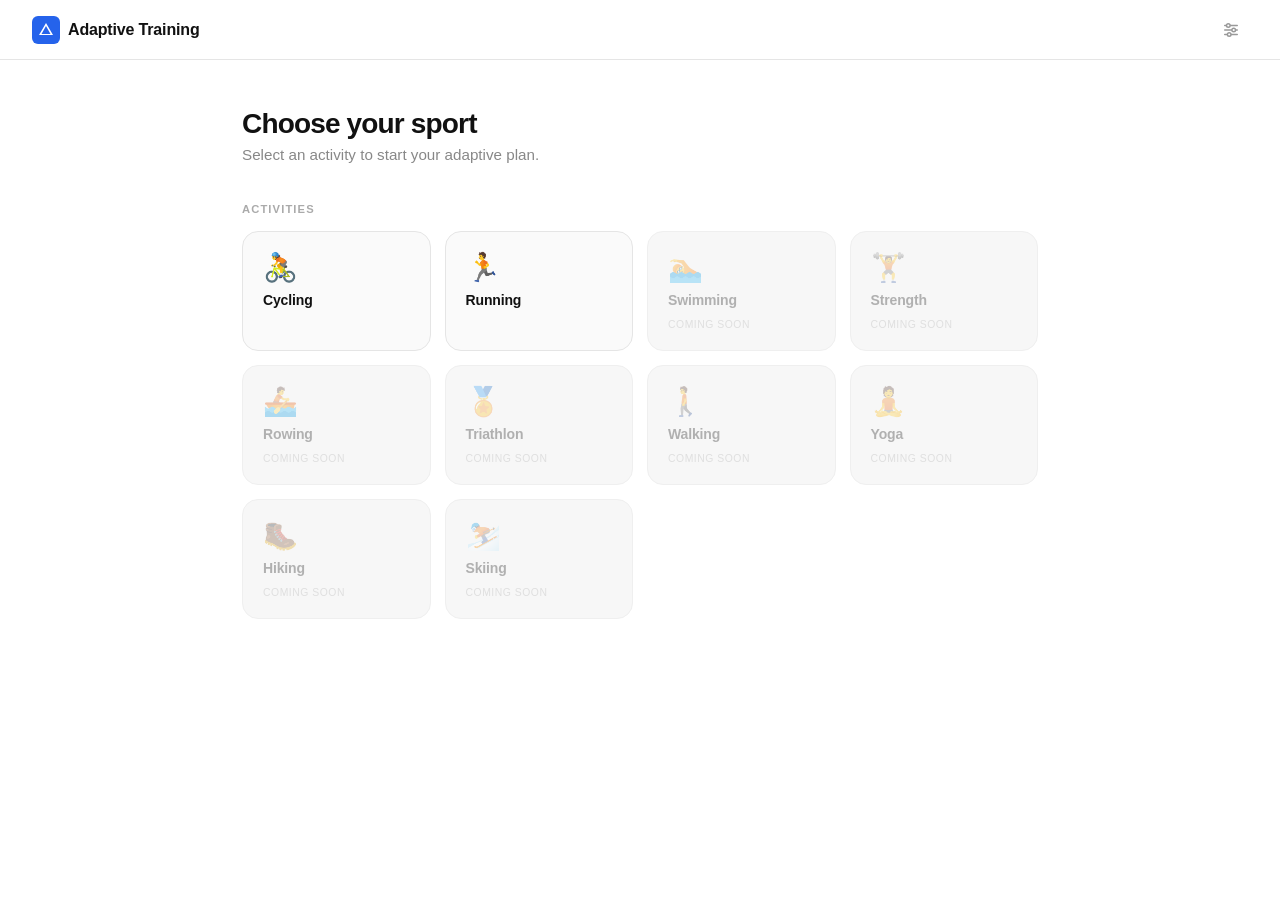
==== index.html @ 45410aea "Add files via upload" ====
<!DOCTYPE html>
<html lang="en">
  <head>
    <meta charset="UTF-8" />
    <meta name="viewport" content="width=device-width, initial-scale=1.0, maximum-scale=1.0, user-scalable=no" />
    <title>Adaptive Training</title>
    <link rel="stylesheet" href="css/base.css" />
    <link rel="stylesheet" href="css/header.css" />
    <link rel="stylesheet" href="css/home.css" />
  </head>
  <body>
    <header class="header" id="app-header"></header>

    <main id="app-main"></main>

    <script src="js/header.js?v=3"></script>
    <script src="js/home.js?v=3"></script>
  </body>
</html>
---- css/base.css ----
*, *::before, *::after {
  box-sizing: border-box;
  margin: 0;
  padding: 0;
}

html, body {
  height: 100%;
}

/* ── Colour tokens ── */
:root,
[data-theme="light"] {
  --bg:           #ffffff;
  --bg-secondary: #f7f7f7;
  --bg-tertiary:  #f0f0f0;
  --border:       #e5e5e5;
  --border-soft:  #eeeeee;
  --text:         #111111;
  --text-secondary: #888888;
  --text-tertiary:  #aaaaaa;
  --card-bg:      #fafafa;
  --card-border:  #efefef;
  --pill-bg:      #e8e8e8;
  --pill-color:   #333333;
  --pill-primary-bg:    transparent;
  --pill-primary-color: #2563eb;
}

[data-theme="dark"] {
  --bg:           #111111;
  --bg-secondary: #1c1c1c;
  --bg-tertiary:  #252525;
  --border:       #333333;
  --border-soft:  #2a2a2a;
  --text:         #f0f0f0;
  --text-secondary: #999999;
  --text-tertiary:  #666666;
  --card-bg:      #1a1a1a;
  --card-border:  #2e2e2e;
  --pill-bg:      #2a2a2a;
  --pill-color:   #cccccc;
  --pill-primary-bg:    #1a2540;
  --pill-primary-color: #6b9fff;
}

body {
  font-family: -apple-system, BlinkMacSystemFont, 'Segoe UI', Roboto, Oxygen, sans-serif;
  background: var(--bg);
  color: var(--text);
  min-height: 100vh;
  transition: background 0.2s ease, color 0.2s ease;
}
---- css/header.css ----
.header {
  display: flex;
  align-items: center;
  padding: 0 2rem;
  height: 60px;
  background: var(--bg);
  border-bottom: 1px solid var(--border);
  position: fixed;
  top: 0;
  left: 0;
  right: 0;
  z-index: 100;
  transition: background 0.2s ease, border-color 0.2s ease;
}

/* Push page content below the fixed header */
body {
  padding-top: 60px;
}

/* When a back-nav is present, push content down an extra 40px */
body:has(.back-nav) {
  padding-top: 100px;
}

.header__logo {
  display: flex;
  align-items: center;
  gap: 0.5rem;
  text-decoration: none;
  color: inherit;
}

.header__logo-icon {
  width: 28px;
  height: 28px;
  background: #2563eb;
  border-radius: 6px;
  display: flex;
  align-items: center;
  justify-content: center;
  flex-shrink: 0;
}

.header__logo-icon svg {
  width: 16px;
  height: 16px;
  fill: #ffffff;
}

.header__app-name {
  font-size: 1rem;
  font-weight: 600;
  letter-spacing: -0.01em;
  white-space: nowrap;
  color: var(--text);
}

.header__spacer {
  flex: 1;
}

/* ── Settings button ── */
.header__settings-wrap {
  position: relative;
}

.header__settings-btn {
  display: flex;
  align-items: center;
  justify-content: center;
  width: 34px;
  height: 34px;
  border: none;
  background: none;
  border-radius: 8px;
  cursor: pointer;
  color: #999;
  transition: background 0.12s ease, color 0.12s ease;
  -webkit-tap-highlight-color: transparent;
}

.header__settings-btn:hover {
  background: var(--bg-secondary);
  color: var(--text);
}

.header__settings-btn svg {
  width: 18px;
  height: 18px;
}

/* ── Settings dropdown panel ── */
.settings-panel {
  position: absolute;
  top: calc(100% + 10px);
  right: 0;
  width: 220px;
  background: var(--card-bg);
  border: 1px solid var(--card-border);
  border-radius: 14px;
  box-shadow: 0 8px 30px rgba(0,0,0,0.18), 0 2px 8px rgba(0,0,0,0.12);
  padding: 0.625rem 0;
  z-index: 200;
  opacity: 0;
  transform: translateY(-6px) scale(0.98);
  pointer-events: none;
  transition: opacity 0.15s ease, transform 0.15s ease;
  transform-origin: top right;
}

.settings-panel.is-open {
  opacity: 1;
  transform: translateY(0) scale(1);
  pointer-events: auto;
}

.settings-panel__section {
  display: flex;
  align-items: center;
  justify-content: space-between;
  padding: 0.5rem 1rem;
}

.settings-panel__label {
  font-size: 0.875rem;
  font-weight: 500;
  color: var(--text);
}

/* ── Units toggle pill ── */
.settings-units-toggle {
  display: flex;
  background: var(--bg-tertiary);
  border-radius: 7px;
  padding: 2px;
  gap: 2px;
}

.settings-units-toggle__btn {
  font-size: 0.775rem;
  font-weight: 600;
  padding: 0.2rem 0.6rem;
  border: none;
  background: none;
  border-radius: 5px;
  cursor: pointer;
  color: var(--text-secondary);
  transition: background 0.12s ease, color 0.12s ease;
  -webkit-tap-highlight-color: transparent;
  display: flex;
  align-items: center;
  justify-content: center;
  gap: 0.25rem;
}

.settings-units-toggle__btn.is-active {
  background: var(--card-bg);
  color: var(--text);
  box-shadow: 0 1px 3px rgba(0,0,0,0.1);
}

.settings-panel__divider {
  height: 1px;
  background: var(--border-soft);
  margin: 0.5rem 0;
}

.settings-panel__more {
  display: block;
  padding: 0.5rem 1rem;
  font-size: 0.8125rem;
  color: var(--text-secondary);
  text-decoration: none;
  transition: color 0.1s ease;
}

.settings-panel__more:hover {
  color: var(--text);
}

/* ── Back navigation ── */
.back-nav {
  display: flex;
  align-items: center;
  padding: 0 2rem;
  height: 40px;
  border-bottom: 1px solid var(--border-soft);
  gap: 1rem;
  position: fixed;
  top: 60px;
  left: 0;
  right: 0;
  z-index: 90;
  background: var(--bg);
}

@media (max-width: 600px) {
  .back-nav {
    padding: 0 1rem;
  }
}

.back-nav__link {
  font-size: 0.775rem;
  font-weight: 500;
  color: var(--text-tertiary);
  text-decoration: none;
  letter-spacing: 0.01em;
  transition: color 0.1s ease;
  flex-shrink: 0;
  white-space: nowrap;
}

.back-nav__link:hover {
  color: var(--text-secondary);
}

.back-nav__section-links {
  display: flex;
  align-items: center;
  gap: 0;
  margin-left: auto;
  overflow-x: auto;
  scrollbar-width: none;
  -ms-overflow-style: none;
}
.back-nav__section-links::-webkit-scrollbar { display: none; }

.back-nav__section-link {
  flex-shrink: 0;
  padding: 0 0.75rem;
  font-size: 0.775rem;
  font-weight: 500;
  color: var(--text-tertiary);
  text-decoration: none;
  white-space: nowrap;
  line-height: 40px;
  border-bottom: 2px solid transparent;
  transition: color 0.12s, border-color 0.12s;
}
.back-nav__section-link:hover { color: var(--text-secondary); }
.back-nav__section-link.is-active {
  color: var(--text);
  border-bottom-color: var(--text);
  font-weight: 600;
}

/* ── Responsive ── */
@media (max-width: 600px) {
  .header {
    padding: 0 1rem;
  }

  .header__app-name {
    font-size: 0.9rem;
  }
}
---- css/home.css ----
.home {
  max-width: 860px;
  margin: 0 auto;
  padding: 3rem 2rem 4rem;
}

.home__heading {
  font-size: 1.75rem;
  font-weight: 700;
  letter-spacing: -0.03em;
  color: var(--text);
  margin-bottom: 0.4rem;
}

.home__subheading {
  font-size: 0.95rem;
  color: var(--text-secondary);
  font-weight: 400;
  margin-bottom: 2.5rem;
}

.home__section-label {
  font-size: 0.7rem;
  font-weight: 600;
  letter-spacing: 0.1em;
  text-transform: uppercase;
  color: var(--text-tertiary);
  margin-bottom: 1rem;
}

.activity-grid {
  display: grid;
  grid-template-columns: repeat(auto-fill, minmax(160px, 1fr));
  gap: 0.875rem;
}

.activity-tile {
  position: relative;
  background: var(--bg-secondary);
  border: 1px solid var(--card-border);
  border-radius: 16px;
  padding: 1.375rem 1.25rem 1.25rem;
  cursor: pointer;
  transition: background 0.15s ease, border-color 0.15s ease, transform 0.1s ease, box-shadow 0.15s ease;
  user-select: none;
  -webkit-tap-highlight-color: transparent;
  display: flex;
  flex-direction: column;
  gap: 0.625rem;
  min-height: 120px;
  text-decoration: none;
}

.activity-tile:active {
  transform: scale(0.97);
}

.activity-tile--active {
  background: var(--card-bg);
  border-color: var(--border);
}

.activity-tile--active:hover {
  border-color: var(--text-tertiary);
  box-shadow: 0 2px 12px rgba(0, 0, 0, 0.06);
}

.activity-tile--disabled {
  cursor: default;
  opacity: 1;
}

.activity-tile--disabled .activity-tile__icon,
.activity-tile--disabled .activity-tile__name,
.activity-tile--disabled .activity-tile__tag {
  opacity: 0.3;
}

.activity-tile--disabled:active {
  transform: none;
}

.activity-tile__icon {
  font-size: 1.75rem;
  line-height: 1;
}

.activity-tile__name {
  font-size: 0.875rem;
  font-weight: 600;
  color: var(--text);
  letter-spacing: -0.01em;
}

.activity-tile__tag {
  font-size: 0.65rem;
  font-weight: 500;
  letter-spacing: 0.05em;
  text-transform: uppercase;
  color: var(--text-tertiary);
  margin-top: auto;
}

@media (max-width: 600px) {
  .home {
    padding: 2rem 1rem 3rem;
  }

  .home__heading {
    font-size: 1.4rem;
  }

  .activity-grid {
    grid-template-columns: repeat(auto-fill, minmax(140px, 1fr));
    gap: 0.75rem;
  }
}

@media (max-width: 380px) {
  .activity-grid {
    grid-template-columns: 1fr 1fr;
  }
}
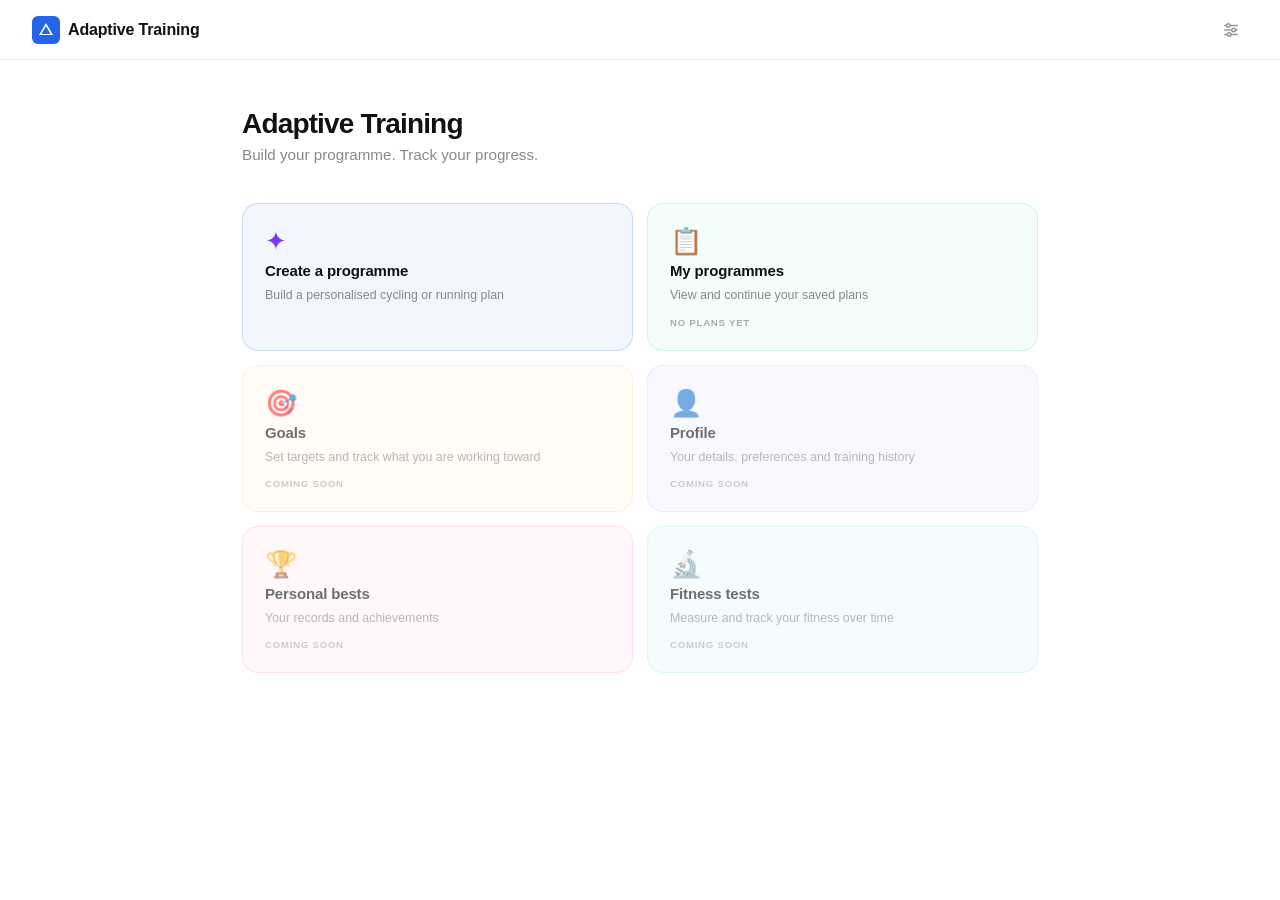
==== commit 8d58779b: "Add files via upload" ====
--- a/index.html
+++ b/index.html
@@ -3,6 +3,8 @@
   <head>
     <meta charset="UTF-8" />
     <meta name="viewport" content="width=device-width, initial-scale=1.0, maximum-scale=1.0, user-scalable=no" />
+    <link rel="icon" type="image/svg+xml" href="favicon.svg" />
+    <link rel="apple-touch-icon" href="favicon.svg" />
     <title>Adaptive Training</title>
     <link rel="stylesheet" href="css/base.css" />
     <link rel="stylesheet" href="css/header.css" />
--- a/css/home.css
+++ b/css/home.css
@@ -19,21 +19,161 @@
   margin-bottom: 2.5rem;
 }
 
-.home__section-label {
-  font-size: 0.7rem;
+.landing-grid {
+  display: grid;
+  grid-template-columns: 1fr 1fr;
+  gap: 0.875rem;
+}
+
+/* ── Tile base ── */
+.landing-tile {
+  position: relative;
+  background: var(--bg);
+  border: 1px solid var(--card-border);
+  border-radius: 16px;
+  padding: 1.5rem 1.375rem 1.375rem;
+  cursor: pointer;
+  transition: border-color 0.15s ease, transform 0.1s ease, box-shadow 0.15s ease;
+  user-select: none;
+  -webkit-tap-highlight-color: transparent;
+  -webkit-touch-callout: none;
+  display: flex;
+  flex-direction: column;
+  gap: 0.5rem;
+  min-height: 130px;
+  text-decoration: none;
+  color: inherit;
+  outline: none;
+}
+
+.landing-tile:focus { outline: none; }
+.landing-tile:visited { color: inherit; }
+
+.landing-tile:active { transform: scale(0.97); }
+
+/* Create — blue tint */
+.landing-tile--create {
+  background: rgba(37, 99, 235, 0.06);
+  border-color: rgba(37, 99, 235, 0.2);
+  -webkit-tap-highlight-color: transparent;
+}
+.landing-tile--create:hover {
+  border-color: rgba(37, 99, 235, 0.4);
+  box-shadow: 0 2px 12px rgba(37, 99, 235, 0.08);
+}
+.landing-tile--create:active {
+  background: rgba(37, 99, 235, 0.06);
+  border-color: rgba(37, 99, 235, 0.2);
+}
+
+/* My programmes — green tint */
+.landing-tile--programmes {
+  background: rgba(52, 211, 153, 0.06);
+  border-color: rgba(52, 211, 153, 0.2);
+}
+.landing-tile--programmes:hover {
+  border-color: rgba(52, 211, 153, 0.35);
+  box-shadow: 0 2px 12px rgba(52, 211, 153, 0.08);
+}
+
+/* Goals — amber tint */
+.landing-tile--goals {
+  background: rgba(245, 158, 11, 0.06);
+  border-color: rgba(245, 158, 11, 0.18);
+}
+
+/* Profile — purple tint */
+.landing-tile--profile {
+  background: rgba(139, 92, 246, 0.06);
+  border-color: rgba(139, 92, 246, 0.18);
+}
+
+/* PBs — coral tint */
+.landing-tile--pbs {
+  background: rgba(244, 63, 94, 0.06);
+  border-color: rgba(244, 63, 94, 0.18);
+}
+
+/* Fitness tests — teal tint */
+.landing-tile--tests {
+  background: rgba(6, 182, 212, 0.06);
+  border-color: rgba(6, 182, 212, 0.18);
+}
+
+/* Disabled coming soon tiles */
+.landing-tile--disabled {
+  cursor: default;
+  opacity: 0.6;
+}
+.landing-tile--disabled:active { transform: none; }
+
+.landing-tile__icon {
+  font-size: 1.625rem;
+  line-height: 1;
+}
+
+.landing-tile__name {
+  font-size: 0.9375rem;
   font-weight: 600;
-  letter-spacing: 0.1em;
+  color: var(--text);
+  letter-spacing: -0.01em;
+}
+
+.landing-tile__desc {
+  font-size: 0.775rem;
+  color: var(--text-secondary);
+  line-height: 1.4;
+  flex: 1;
+}
+
+.landing-tile__tag {
+  font-size: 0.6rem;
+  font-weight: 600;
+  letter-spacing: 0.08em;
   text-transform: uppercase;
   color: var(--text-tertiary);
-  margin-bottom: 1rem;
-}
-
+  margin-top: auto;
+  padding-top: 0.25rem;
+}
+
+.landing-tile__count {
+  display: inline-flex;
+  align-items: center;
+  justify-content: center;
+  font-size: 0.65rem;
+  font-weight: 700;
+  background: rgba(52, 211, 153, 0.15);
+  color: #059669;
+  border-radius: 20px;
+  padding: 0.15rem 0.5rem;
+  margin-top: auto;
+  align-self: flex-start;
+}
+
+[data-theme="dark"] .landing-tile__count {
+  background: rgba(52, 211, 153, 0.12);
+  color: #34d399;
+}
+
+@media (max-width: 600px) {
+  .home { padding: 2rem 1rem 3rem; }
+  .home__heading { font-size: 1.4rem; }
+  .landing-grid { gap: 0.75rem; }
+  .landing-tile { min-height: 115px; padding: 1.25rem 1.125rem 1.125rem; }
+  .landing-tile__name { font-size: 0.875rem; }
+}
+
+@media (max-width: 380px) {
+  .landing-tile { min-height: 105px; }
+  .landing-tile__icon { font-size: 1.375rem; }
+}
+
+/* ── Keep old activity tile styles for cycling/running pages ── */
 .activity-grid {
   display: grid;
   grid-template-columns: repeat(auto-fill, minmax(160px, 1fr));
   gap: 0.875rem;
 }
-
 .activity-tile {
   position: relative;
   background: var(--bg-secondary);
@@ -50,74 +190,101 @@
   min-height: 120px;
   text-decoration: none;
 }
-
-.activity-tile:active {
-  transform: scale(0.97);
-}
-
-.activity-tile--active {
-  background: var(--card-bg);
-  border-color: var(--border);
-}
-
-.activity-tile--active:hover {
-  border-color: var(--text-tertiary);
-  box-shadow: 0 2px 12px rgba(0, 0, 0, 0.06);
-}
-
-.activity-tile--disabled {
-  cursor: default;
-  opacity: 1;
-}
-
+.activity-tile:active { transform: scale(0.97); }
+.activity-tile--active { background: var(--card-bg); border-color: var(--border); }
+.activity-tile--active:hover { border-color: var(--text-tertiary); box-shadow: 0 2px 12px rgba(0,0,0,0.06); }
+.activity-tile--disabled { cursor: default; opacity: 1; }
 .activity-tile--disabled .activity-tile__icon,
 .activity-tile--disabled .activity-tile__name,
-.activity-tile--disabled .activity-tile__tag {
-  opacity: 0.3;
-}
-
-.activity-tile--disabled:active {
-  transform: none;
-}
-
-.activity-tile__icon {
-  font-size: 1.75rem;
-  line-height: 1;
-}
-
-.activity-tile__name {
-  font-size: 0.875rem;
+.activity-tile--disabled .activity-tile__tag { opacity: 0.3; }
+.activity-tile--disabled:active { transform: none; }
+.activity-tile__icon { font-size: 1.75rem; line-height: 1; }
+.activity-tile__name { font-size: 0.875rem; font-weight: 600; color: var(--text); letter-spacing: -0.01em; }
+.activity-tile__tag { font-size: 0.65rem; font-weight: 500; letter-spacing: 0.05em; text-transform: uppercase; color: var(--text-tertiary); margin-top: auto; }
+@media (max-width: 600px) {
+  .activity-grid { grid-template-columns: repeat(auto-fill, minmax(140px, 1fr)); gap: 0.75rem; }
+}
+@media (max-width: 380px) {
+  .activity-grid { grid-template-columns: 1fr 1fr; }
+}
+
+/* ── Programmes list ── */
+.prog-list {
+  display: flex;
+  flex-direction: column;
+  gap: 0.75rem;
+}
+
+.prog-card {
+  display: flex;
+  flex-direction: column;
+  gap: 0.35rem;
+  padding: 1.125rem 1.25rem;
+  border: 1px solid var(--card-border);
+  border-radius: 14px;
+  text-decoration: none;
+  transition: border-color 0.15s ease, box-shadow 0.15s ease, transform 0.1s ease;
+  -webkit-tap-highlight-color: transparent;
+}
+
+.prog-card:hover {
+  box-shadow: 0 2px 12px rgba(0,0,0,0.06);
+}
+
+.prog-card:active { transform: scale(0.99); }
+
+.prog-card__top {
+  display: flex;
+  align-items: center;
+  justify-content: space-between;
+  gap: 0.5rem;
+  margin-bottom: 0.2rem;
+}
+
+.prog-card__sport {
+  font-size: 0.7rem;
   font-weight: 600;
-  color: var(--text);
-  letter-spacing: -0.01em;
-}
-
-.activity-tile__tag {
-  font-size: 0.65rem;
-  font-weight: 500;
   letter-spacing: 0.05em;
   text-transform: uppercase;
   color: var(--text-tertiary);
-  margin-top: auto;
+}
+
+.prog-card__date {
+  font-size: 0.7rem;
+  color: var(--text-tertiary);
+}
+
+.prog-card__name {
+  font-size: 1rem;
+  font-weight: 700;
+  color: var(--text);
+  letter-spacing: -0.02em;
+}
+
+.prog-card__meta {
+  font-size: 0.8rem;
+  color: var(--text-secondary);
 }
 
 @media (max-width: 600px) {
-  .home {
-    padding: 2rem 1rem 3rem;
-  }
-
-  .home__heading {
-    font-size: 1.4rem;
-  }
-
-  .activity-grid {
-    grid-template-columns: repeat(auto-fill, minmax(140px, 1fr));
-    gap: 0.75rem;
-  }
-}
-
-@media (max-width: 380px) {
-  .activity-grid {
-    grid-template-columns: 1fr 1fr;
-  }
-}
+  .prog-card { padding: 1rem 1.125rem; }
+  .prog-card__name { font-size: 0.9375rem; }
+}
+
+.prog-group {
+  margin-bottom: 2rem;
+}
+
+.prog-group__heading {
+  display: flex;
+  align-items: center;
+  gap: 0.5rem;
+  font-size: 0.7rem;
+  font-weight: 700;
+  letter-spacing: 0.08em;
+  text-transform: uppercase;
+  color: var(--text-tertiary);
+  margin-bottom: 0.75rem;
+  padding-bottom: 0.5rem;
+  border-bottom: 1px solid var(--border-soft);
+}
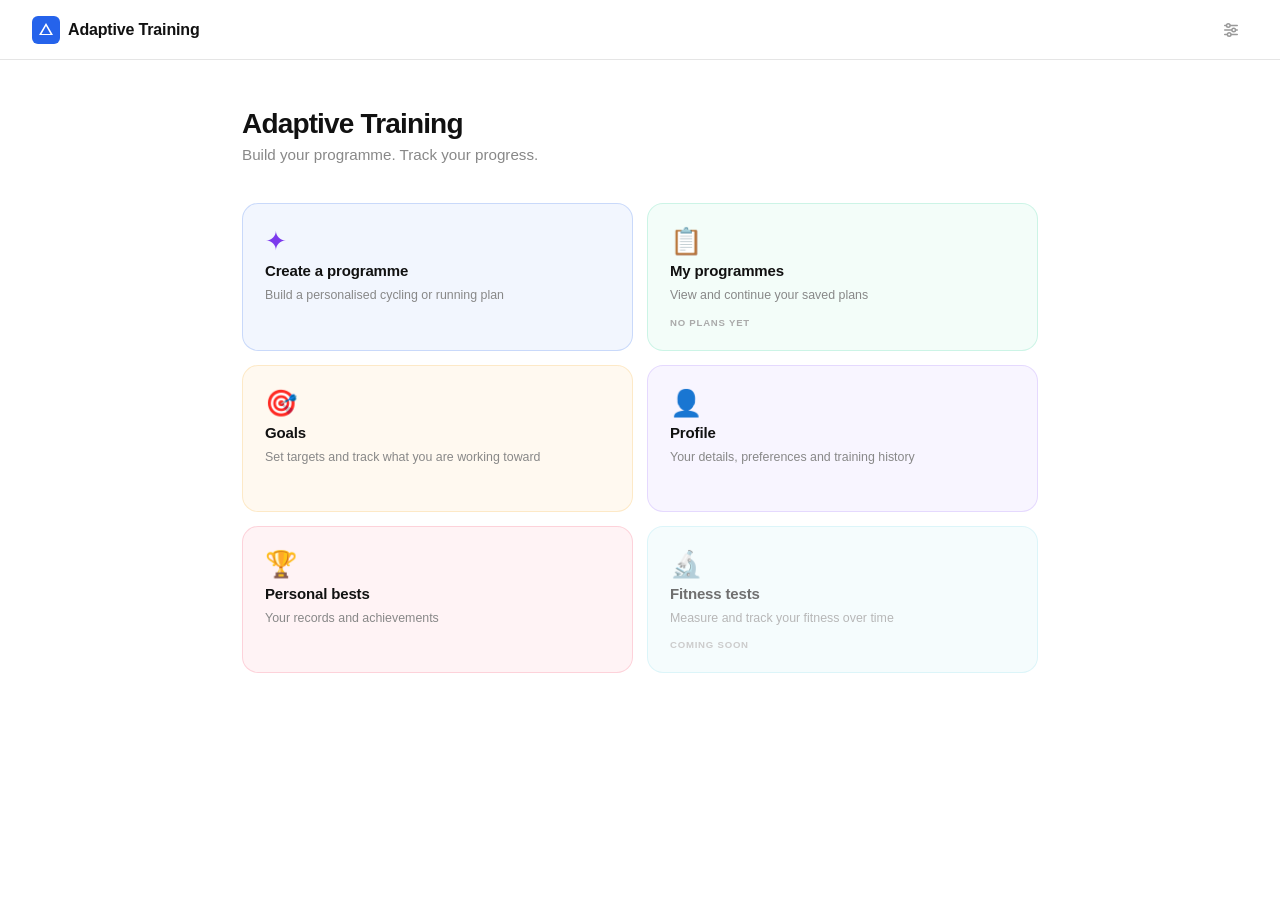
==== commit 165e01c5: "Add files via upload" ====
--- a/index.html
+++ b/index.html
@@ -2,20 +2,27 @@
 <html lang="en">
   <head>
     <meta charset="UTF-8" />
-    <meta name="viewport" content="width=device-width, initial-scale=1.0, maximum-scale=1.0, user-scalable=no" />
+    <meta name="description" content="Adaptive Training — personalised cycling and running training plans." />
+    <meta name="viewport" content="width=device-width, initial-scale=1.0" />
     <link rel="icon" type="image/svg+xml" href="favicon.svg" />
     <link rel="apple-touch-icon" href="favicon.svg" />
     <title>Adaptive Training</title>
     <link rel="stylesheet" href="css/base.css" />
     <link rel="stylesheet" href="css/header.css" />
     <link rel="stylesheet" href="css/home.css" />
+  <script>
+    (function(){
+      var t = localStorage.getItem('theme');
+      if (t === 'dark') document.documentElement.setAttribute('data-theme', 'dark');
+    })();
+  </script>
   </head>
   <body>
     <header class="header" id="app-header"></header>
 
     <main id="app-main"></main>
 
-    <script src="js/header.js?v=3"></script>
-    <script src="js/home.js?v=3"></script>
+    <script src="js/header.js"></script>
+    <script src="js/home.js"></script>
   </body>
 </html>
--- a/css/base.css
+++ b/css/base.css
@@ -51,3 +51,7 @@
   min-height: 100vh;
   transition: background 0.2s ease, color 0.2s ease;
 }
+
+[data-theme="dark"] {
+  color-scheme: dark;
+}
--- a/css/home.css
+++ b/css/home.css
@@ -22,7 +22,9 @@
 .landing-grid {
   display: grid;
   grid-template-columns: 1fr 1fr;
+  grid-auto-rows: 1fr;
   gap: 0.875rem;
+  align-items: stretch;
 }
 
 /* ── Tile base ── */
@@ -40,7 +42,7 @@
   display: flex;
   flex-direction: column;
   gap: 0.5rem;
-  min-height: 130px;
+  min-height: unset;
   text-decoration: none;
   color: inherit;
   outline: none;
@@ -241,14 +243,6 @@
   margin-bottom: 0.2rem;
 }
 
-.prog-card__sport {
-  font-size: 0.7rem;
-  font-weight: 600;
-  letter-spacing: 0.05em;
-  text-transform: uppercase;
-  color: var(--text-tertiary);
-}
-
 .prog-card__date {
   font-size: 0.7rem;
   color: var(--text-tertiary);
